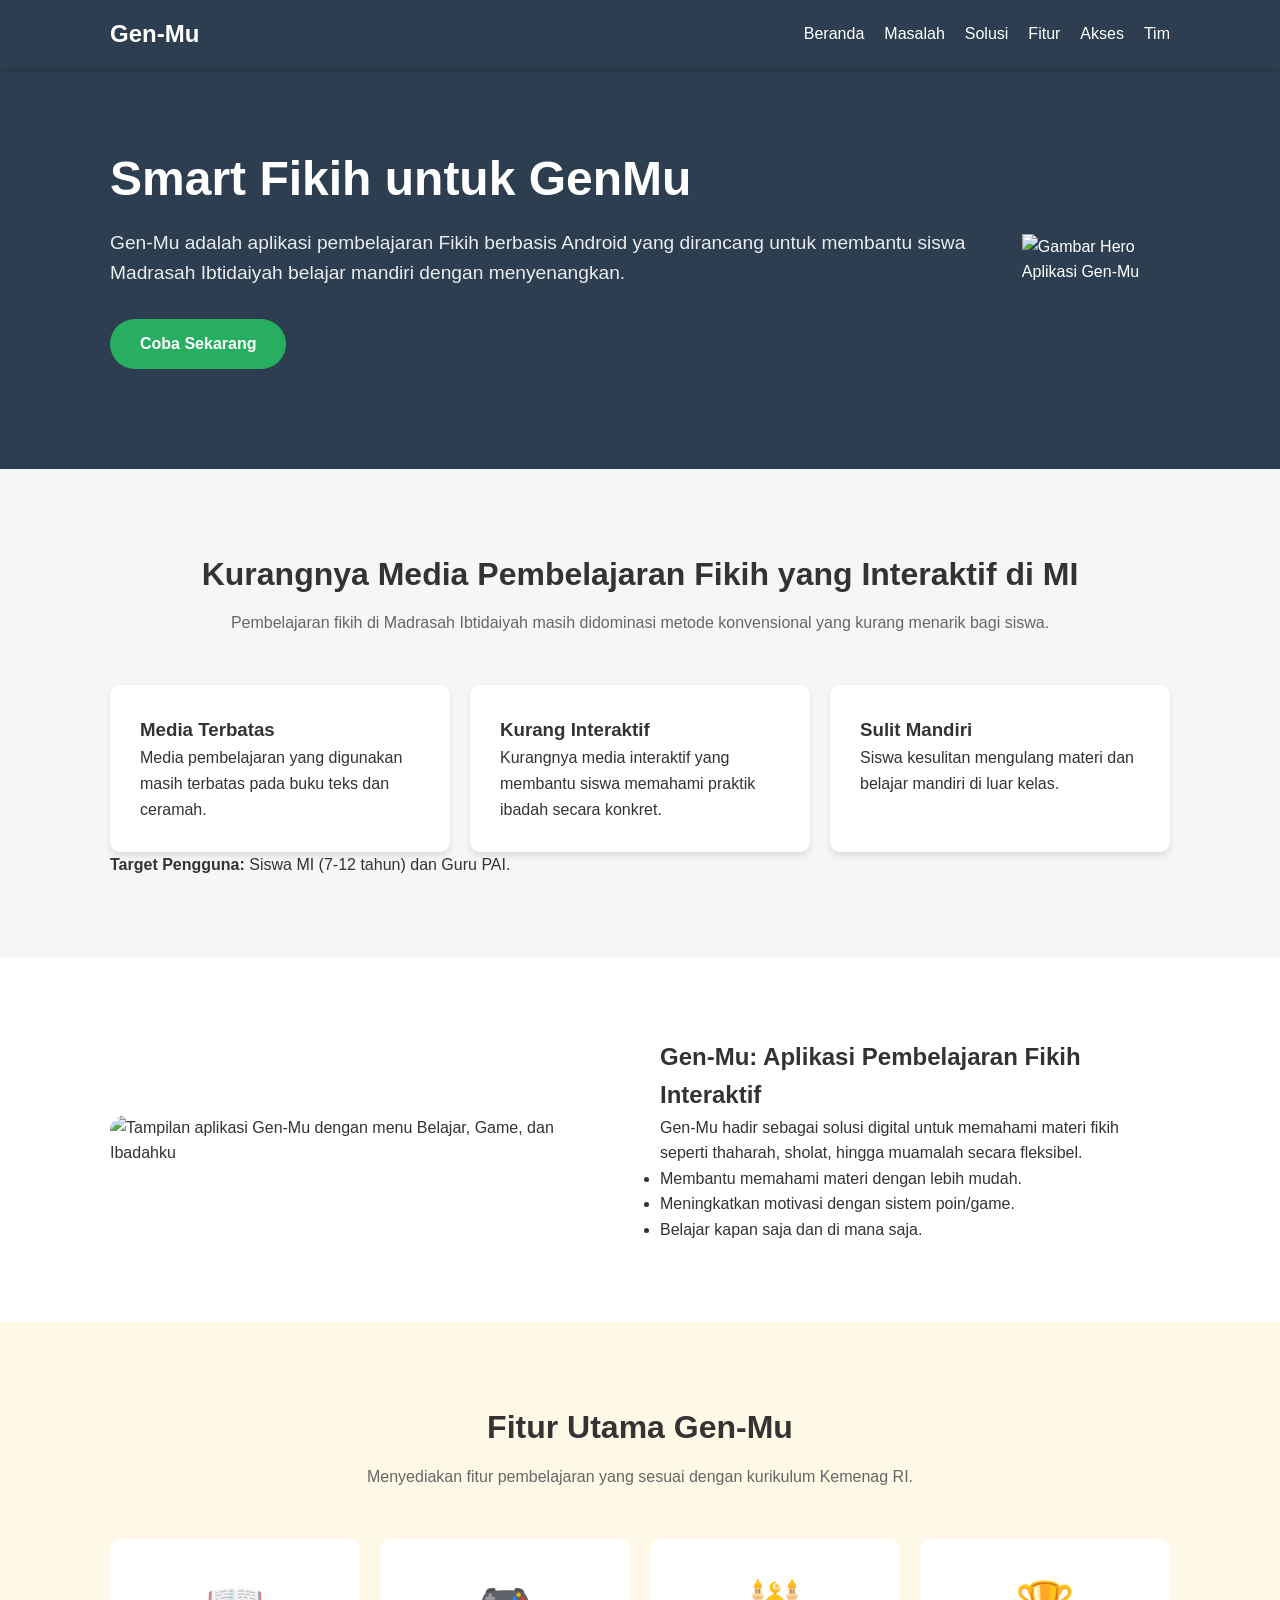
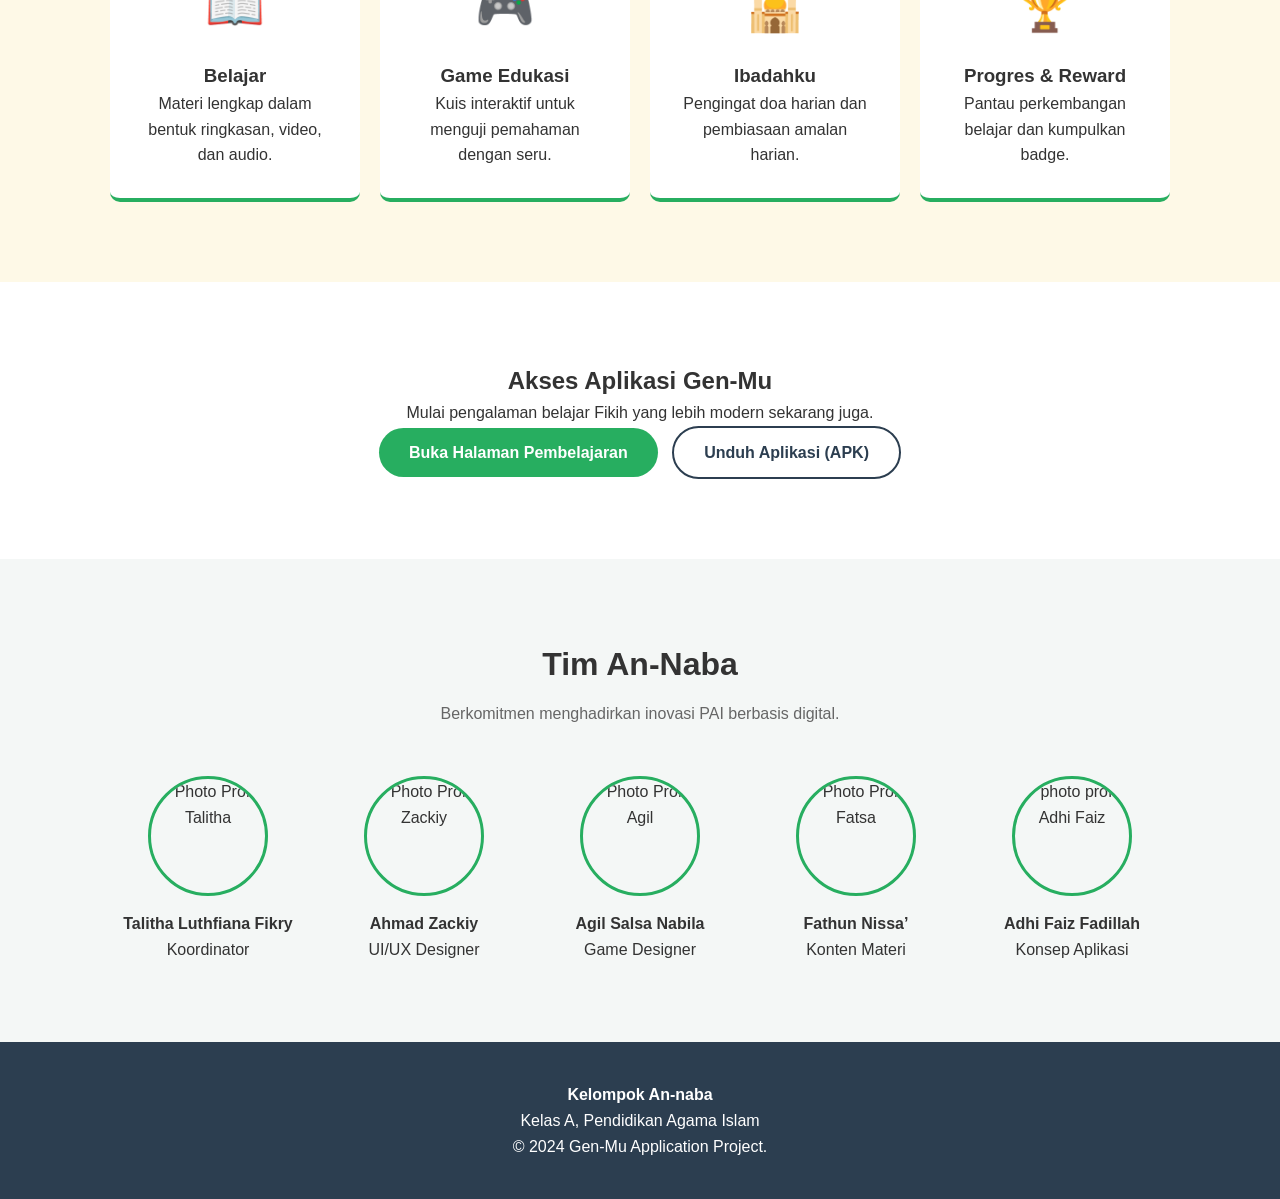
==== index.html @ 63c9a67b "Add files via upload" ====
<!DOCTYPE html>
<html lang="id">
<head>
    <meta charset="UTF-8">
    <meta name="viewport" content="width=device-width, initial-scale=1.0">
    <title>Gen-Mu - Smart Fikih untuk GenMu</title>
    <link rel="stylesheet" href="style.css">
</head>
<body>

    <nav class="navbar">
        <div class="container nav-container">
            <a href="#" class="logo">Gen-Mu</a>
            <button class="menu-toggle" id="mobile-menu">
                <span class="bar"></span>
                <span class="bar"></span>
                <span class="bar"></span>
            </button>
            <ul class="nav-links">
                <li><a href="#hero">Beranda</a></li>
                <li><a href="#masalah">Masalah</a></li>
                <li><a href="#solusi">Solusi</a></li>
                <li><a href="#fitur">Fitur</a></li>
                <li><a href="#akses">Akses</a></li>
                <li><a href="#tim">Tim</a></li>
            </ul>
        </div>
    </nav>

    <header id="hero" class="hero-section">
        <div class="container hero-container">
            <div class="hero-text">
                <h1>Smart Fikih untuk GenMu</h1>
                <p>Gen-Mu adalah aplikasi pembelajaran Fikih berbasis Android yang dirancang untuk membantu siswa Madrasah Ibtidaiyah belajar mandiri dengan menyenangkan.</p>
                <a href="#akses" class="btn-primary">Coba Sekarang</a>
            </div>
            <div class="hero-image">
                <img src="https://ibb.co.com/dJcSQQcn" alt="Gambar Hero Aplikasi Gen-Mu" class="img-responsive">
            </div>
        </div>
    </header>

    <section id="masalah" class="section-padding bg-light">
        <div class="container">
            <h2 class="section-title">Kurangnya Media Pembelajaran Fikih yang Interaktif di MI</h2>
            <p class="section-subtitle">Pembelajaran fikih di Madrasah Ibtidaiyah masih didominasi metode konvensional yang kurang menarik bagi siswa.</p>
            <div class="grid-3">
                <div class="card">
                    <h3>Media Terbatas</h3>
                    <p>Media pembelajaran yang digunakan masih terbatas pada buku teks dan ceramah.</p>
                </div>
                <div class="card">
                    <h3>Kurang Interaktif</h3>
                    <p>Kurangnya media interaktif yang membantu siswa memahami praktik ibadah secara konkret.</p>
                </div>
                <div class="card">
                    <h3>Sulit Mandiri</h3>
                    <p>Siswa kesulitan mengulang materi dan belajar mandiri di luar kelas.</p>
                </div>
            </div>
            <div class="target-user">
                <p><strong>Target Pengguna:</strong> Siswa MI (7-12 tahun) dan Guru PAI.</p>
            </div>
        </div>
    </section>

    <section id="solusi" class="section-padding">
        <div class="container grid-2">
            <div class="solusi-image">
                <img src="https://ibb.co.com/LX5YMZWj" alt="Tampilan aplikasi Gen-Mu dengan menu Belajar, Game, dan Ibadahku" class="img-responsive rounded">
            </div>
            <div class="solusi-text">
                <h2>Gen-Mu: Aplikasi Pembelajaran Fikih Interaktif</h2>
                <p>Gen-Mu hadir sebagai solusi digital untuk memahami materi fikih seperti thaharah, sholat, hingga muamalah secara fleksibel.</p>
                <ul class="list-check">
                    <li>Membantu memahami materi dengan lebih mudah.</li>
                    <li>Meningkatkan motivasi dengan sistem poin/game.</li>
                    <li>Belajar kapan saja dan di mana saja.</li>
                </ul>
            </div>
        </div>
    </section>

    <section id="fitur" class="section-padding bg-accent">
        <div class="container">
            <h2 class="section-title">Fitur Utama Gen-Mu</h2>
            <p class="section-subtitle">Menyediakan fitur pembelajaran yang sesuai dengan kurikulum Kemenag RI.</p>
            <div class="grid-4">
                <div class="feature-card">
                    <div class="icon">📖</div>
                    <h3>Belajar</h3>
                    <p>Materi lengkap dalam bentuk ringkasan, video, dan audio.</p>
                </div>
                <div class="feature-card">
                    <div class="icon">🎮</div>
                    <h3>Game Edukasi</h3>
                    <p>Kuis interaktif untuk menguji pemahaman dengan seru.</p>
                </div>
                <div class="feature-card">
                    <div class="icon">🕌</div>
                    <h3>Ibadahku</h3>
                    <p>Pengingat doa harian dan pembiasaan amalan harian.</p>
                </div>
                <div class="feature-card">
                    <div class="icon">🏆</div>
                    <h3>Progres & Reward</h3>
                    <p>Pantau perkembangan belajar dan kumpulkan badge.</p>
                </div>
            </div>
        </div>
    </section>

    <section id="akses" class="section-padding">
        <div class="container text-center">
            <div class="cta-box">
                <h2>Akses Aplikasi Gen-Mu</h2>
                <p>Mulai pengalaman belajar Fikih yang lebih modern sekarang juga.</p>
                <div class="btn-group">
                    <a href="belajar.html" class="btn-primary">Buka Halaman Pembelajaran</a>
                    <a href="#" class="btn-secondary">Unduh Aplikasi (APK)</a>
                </div>
            </div>
        </div>
    </section>

    <section id="tim" class="section-padding bg-light">
        <div class="container">
            <h2 class="section-title">Tim An-Naba</h2>
            <p class="section-subtitle">Berkomitmen menghadirkan inovasi PAI berbasis digital.</p>
            <div class="grid-5">
                <div class="team-card">
                    <img src="https://ibb.co.com/hR7f5gM5" alt="Photo Profil Talitha" class="team-img">
                    <h4>Talitha Luthfiana Fikry</h4>
                    <p>Koordinator</p>
                </div>
                <div class="team-card">
                    <img src="https://ibb.co.com/nq0bkFG7" alt="Photo Profil Zackiy" class="team-img">
                    <h4>Ahmad Zackiy</h4>
                    <p>UI/UX Designer</p>
                </div>
                <div class="team-card">
                    <img src="https://ibb.co.com/TB52mW1P" alt="Photo Profil Agil" class="team-img">
                    <h4>Agil Salsa Nabila</h4>
                    <p>Game Designer</p>
                </div>
                <div class="team-card">
                    <img src="https://ibb.co.com/DPBPsTBG" alt="Photo Profil Fatsa" class="team-img">
                    <h4>Fathun Nissa’</h4>
                    <p>Konten Materi</p>
                </div>
                <div class="team-card">
                    <img src="https://ibb.co.com/j9TnJdvQ" alt="photo profil Adhi Faiz" class="team-img">
                    <h4>Adhi Faiz Fadillah</h4>
                    <p>Konsep Aplikasi</p>
                </div>
            </div>
        </div>
    </section>

    <footer class="footer">
        <div class="container">
            <p><strong>Kelompok An-naba</strong></p>
            <p>Kelas A, Pendidikan Agama Islam</p>
            <p>&copy; 2024 Gen-Mu Application Project.</p>
        </div>
    </footer>

    <script src="script.js"></script>
</body>
</html>
---- style.css ----
/* PENGATURAN WARNA (Ganti di sini agar berubah semua) */
:root {
    --warna-utama: #2c3e50;       /* Biru Gelap Profesional */
    --warna-sekunder: #ffffff;    /* Putih */
    --warna-aksen: #27ae60;       /* Hijau untuk aksen */
    --warna-bg-light: #f4f7f6;    /* Abu-abu sangat muda */
    --warna-bg-card: #fef9e7;     /* Kuning sangat muda untuk kartu */
    --warna-teks-utama: #ffffff;
    --warna-teks-gelap: #333333;
    --warna-teks-abu: #666666;
    --shadow: 0 4px 6px rgba(0,0,0,0.1);
}

/* DASAR */
* {
    box-sizing: border-box;
    margin: 0;
    padding: 0;
}

body {
    font-family: 'Segoe UI', Tahoma, Geneva, Verdana, sans-serif;
    line-height: 1.6;
    color: var(--warna-teks-gelap);
    scroll-behavior: smooth;
}

.container {
    max-width: 1100px;
    margin: auto;
    padding: 0 20px;
}

.text-center { text-align: center; }
.bg-light { background-color: var(--warna-bg-light); }
.bg-accent { background-color: var(--warna-bg-card); }
.section-padding { padding: 80px 0; }

img { max-width: 100%; height: auto; display: block; }
.img-responsive { width: 100%; object-fit: cover; }
.rounded { border-radius: 15px; }

/* NAVBAR */
.navbar {
    background: var(--warna-utama);
    color: white;
    padding: 15px 0;
    position: fixed;
    width: 100%;
    top: 0;
    z-index: 1000;
    box-shadow: var(--shadow);
}

.nav-container {
    display: flex;
    justify-content: space-between;
    align-items: center;
}

.logo {
    font-size: 1.5rem;
    font-weight: bold;
    text-decoration: none;
    color: white;
}

.nav-links {
    display: flex;
    list-style: none;
}

.nav-links a {
    color: white;
    text-decoration: none;
    margin-left: 20px;
    font-weight: 500;
    transition: 0.3s;
}

.nav-links a:hover { color: var(--warna-aksen); }

.menu-toggle { display: none; cursor: pointer; background: none; border: none; }
.bar { display: block; width: 25px; height: 3px; background: white; margin: 5px 0; transition: 0.4s; }

/* HERO */
.hero-section {
    padding: 150px 0 100px;
    background: var(--warna-utama);
    color: white;
}

.hero-container {
    display: flex;
    align-items: center;
    gap: 40px;
}

.hero-text h1 { font-size: 3rem; margin-bottom: 20px; line-height: 1.2; }
.hero-text p { font-size: 1.2rem; margin-bottom: 30px; opacity: 0.9; }

/* TOMBOL */
.btn-primary, .btn-secondary {
    display: inline-block;
    padding: 12px 30px;
    border-radius: 30px;
    text-decoration: none;
    font-weight: bold;
    transition: 0.3s;
    cursor: pointer;
}

.btn-primary { background: var(--warna-aksen); color: white; border: none; }
.btn-primary:hover { transform: translateY(-3px); box-shadow: var(--shadow); }

.btn-secondary { background: white; color: var(--warna-utama); border: 2px solid var(--warna-utama); margin-left: 10px; }

/* GRID & CARDS */
.section-title { text-align: center; font-size: 2rem; margin-bottom: 10px; }
.section-subtitle { text-align: center; color: var(--warna-teks-abu); margin-bottom: 50px; }

.grid-3 { display: grid; grid-template-columns: repeat(auto-fit, minmax(280px, 1fr)); gap: 20px; }
.grid-2 { display: grid; grid-template-columns: 1fr 1fr; gap: 40px; align-items: center; }
.grid-4 { display: grid; grid-template-columns: repeat(auto-fit, minmax(200px, 1fr)); gap: 20px; }

.card {
    background: white;
    padding: 30px;
    border-radius: 10px;
    box-shadow: var(--shadow);
    transition: 0.3s;
}

.feature-card {
    background: white;
    padding: 30px;
    border-radius: 10px;
    text-align: center;
    border-bottom: 4px solid var(--warna-aksen);
}

.feature-card .icon { font-size: 3rem; margin-bottom: 15px; }

/* TIM */
.grid-5 { display: grid; grid-template-columns: repeat(auto-fit, minmax(180px, 1fr)); gap: 20px; text-align: center; }
.team-card img {
    width: 120px;
    height: 120px;
    border-radius: 50%;
    margin: 0 auto 15px;
    border: 3px solid var(--warna-aksen);
    object-fit: cover;
}

/* FOOTER */
.footer {
    background: var(--warna-utama);
    color: white;
    padding: 40px 0;
    text-align: center;
}

/* RESPONSIVE MOBILE */
@media (max-width: 768px) {
    .nav-links {
        display: none; /* Disembunyikan untuk mobile (diatur JS) */
        flex-direction: column;
        position: absolute;
        top: 60px;
        left: 0;
        width: 100%;
        background: var(--warna-utama);
        padding: 20px;
    }

    .nav-links.active { display: flex; }
    .nav-links a { margin: 10px 0; }
    .menu-toggle { display: block; }

    .hero-container, .grid-2 { flex-direction: column; text-align: center; }
    .hero-text h1 { font-size: 2.2rem; }
    .btn-secondary { margin: 10px 0 0 0; }
}
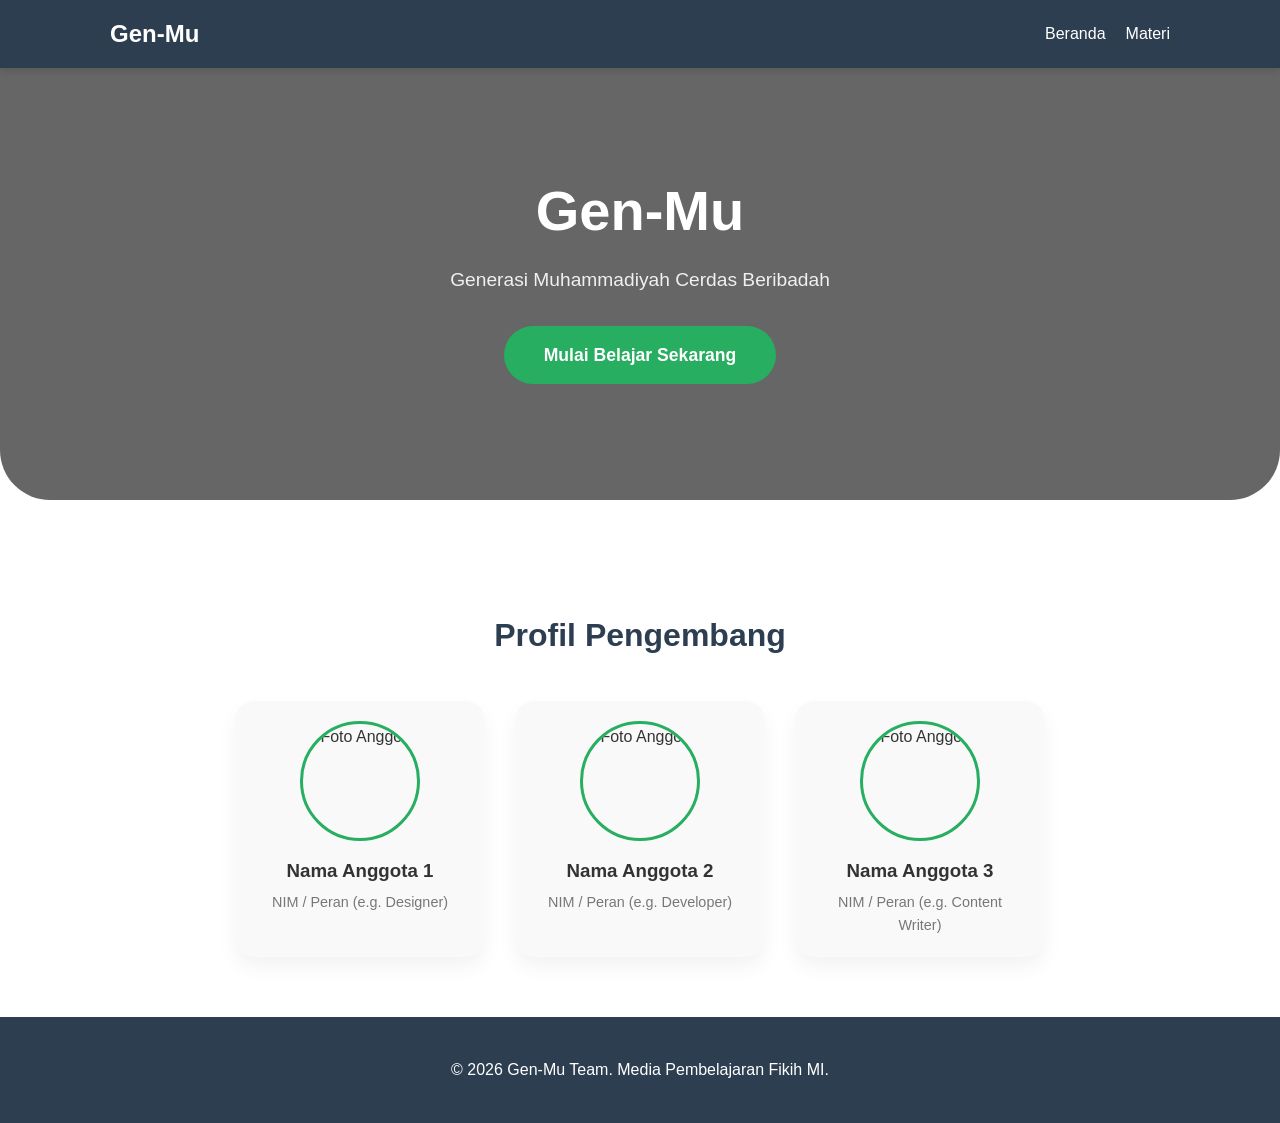
==== commit e542129e: "Update index.html" ====
--- a/index.html
+++ b/index.html
@@ -3,168 +3,137 @@
 <head>
     <meta charset="UTF-8">
     <meta name="viewport" content="width=device-width, initial-scale=1.0">
-    <title>Gen-Mu - Smart Fikih untuk GenMu</title>
+    <title>Gen-Mu - Media Pembelajaran Fikih</title>
     <link rel="stylesheet" href="style.css">
+    <style>
+        /* Hero Section (Gambar Utama) */
+        .hero-section {
+            background: linear-gradient(rgba(0,0,0,0.6), rgba(0,0,0,0.6)), 
+                        url('https://images.unsplash.com/photo-1577891729319-6637ca3c12a8?q=80&w=2070'); /* Ganti dengan URL gambar utama Anda */
+            background-size: cover;
+            background-position: center;
+            height: 500px;
+            display: flex;
+            align-items: center;
+            justify-content: center;
+            text-align: center;
+            color: white;
+            border-radius: 0 0 50px 50px;
+            margin-bottom: 50px;
+        }
+
+        .hero-content h1 { font-size: 3.5rem; margin-bottom: 10px; }
+        .hero-content p { font-size: 1.2rem; opacity: 0.9; }
+
+        /* Profil Kelompok Section */
+        .team-section {
+            padding: 60px 20px;
+            text-align: center;
+            background: white;
+        }
+
+        .team-title {
+            margin-bottom: 40px;
+            font-size: 2rem;
+            color: var(--warna-utama);
+        }
+
+        .team-grid {
+            display: flex;
+            justify-content: center;
+            gap: 30px;
+            flex-wrap: wrap;
+            max-width: 1200px;
+            margin: 0 auto;
+        }
+
+        .team-card {
+            background: #f9f9f9;
+            padding: 20px;
+            border-radius: 20px;
+            width: 250px;
+            box-shadow: 0 10px 20px rgba(0,0,0,0.05);
+            transition: 0.3s;
+        }
+
+        .team-card:hover { transform: translateY(-10px); }
+
+        .profile-img {
+            width: 150px;
+            height: 150px;
+            border-radius: 50%;
+            object-fit: cover;
+            margin-bottom: 15px;
+            border: 5px solid var(--warna-aksen);
+        }
+
+        .team-card h3 { margin: 10px 0 5px; color: #333; }
+        .team-card p { color: #777; font-size: 0.9rem; }
+
+        .btn-start {
+            display: inline-block;
+            margin-top: 30px;
+            padding: 15px 40px;
+            background: var(--warna-aksen);
+            color: white;
+            text-decoration: none;
+            border-radius: 50px;
+            font-weight: bold;
+            font-size: 1.1rem;
+            transition: 0.3s;
+        }
+
+        .btn-start:hover { background: #219150; box-shadow: 0 5px 15px rgba(39, 174, 96, 0.4); }
+    </style>
 </head>
 <body>
 
     <nav class="navbar">
         <div class="container nav-container">
-            <a href="#" class="logo">Gen-Mu</a>
-            <button class="menu-toggle" id="mobile-menu">
-                <span class="bar"></span>
-                <span class="bar"></span>
-                <span class="bar"></span>
-            </button>
+            <a href="index.html" class="logo">Gen-Mu</a>
             <ul class="nav-links">
-                <li><a href="#hero">Beranda</a></li>
-                <li><a href="#masalah">Masalah</a></li>
-                <li><a href="#solusi">Solusi</a></li>
-                <li><a href="#fitur">Fitur</a></li>
-                <li><a href="#akses">Akses</a></li>
-                <li><a href="#tim">Tim</a></li>
+                <li><a href="index.html">Beranda</a></li>
+                <li><a href="belajar.html">Materi</a></li>
             </ul>
         </div>
     </nav>
 
-    <header id="hero" class="hero-section">
-        <div class="container hero-container">
-            <div class="hero-text">
-                <h1>Smart Fikih untuk GenMu</h1>
-                <p>Gen-Mu adalah aplikasi pembelajaran Fikih berbasis Android yang dirancang untuk membantu siswa Madrasah Ibtidaiyah belajar mandiri dengan menyenangkan.</p>
-                <a href="#akses" class="btn-primary">Coba Sekarang</a>
-            </div>
-            <div class="hero-image">
-                <img src="https://ibb.co.com/dJcSQQcn" alt="Gambar Hero Aplikasi Gen-Mu" class="img-responsive">
-            </div>
+    <header class="hero-section">
+        <div class="hero-content">
+            <h1>Gen-Mu</h1>
+            <p>Generasi Muhammadiyah Cerdas Beribadah</p>
+            <a href="belajar.html" class="btn-start">Mulai Belajar Sekarang</a>
         </div>
     </header>
 
-    <section id="masalah" class="section-padding bg-light">
-        <div class="container">
-            <h2 class="section-title">Kurangnya Media Pembelajaran Fikih yang Interaktif di MI</h2>
-            <p class="section-subtitle">Pembelajaran fikih di Madrasah Ibtidaiyah masih didominasi metode konvensional yang kurang menarik bagi siswa.</p>
-            <div class="grid-3">
-                <div class="card">
-                    <h3>Media Terbatas</h3>
-                    <p>Media pembelajaran yang digunakan masih terbatas pada buku teks dan ceramah.</p>
-                </div>
-                <div class="card">
-                    <h3>Kurang Interaktif</h3>
-                    <p>Kurangnya media interaktif yang membantu siswa memahami praktik ibadah secara konkret.</p>
-                </div>
-                <div class="card">
-                    <h3>Sulit Mandiri</h3>
-                    <p>Siswa kesulitan mengulang materi dan belajar mandiri di luar kelas.</p>
-                </div>
+    <section class="team-section">
+        <h2 class="team-title">Profil Pengembang</h2>
+        <div class="team-grid">
+            
+            <div class="team-card">
+                <img src="https://via.placeholder.com/150" alt="Foto Anggota" class="profile-img">
+                <h3>Nama Anggota 1</h3>
+                <p>NIM / Peran (e.g. Designer)</p>
             </div>
-            <div class="target-user">
-                <p><strong>Target Pengguna:</strong> Siswa MI (7-12 tahun) dan Guru PAI.</p>
+
+            <div class="team-card">
+                <img src="https://via.placeholder.com/150" alt="Foto Anggota" class="profile-img">
+                <h3>Nama Anggota 2</h3>
+                <p>NIM / Peran (e.g. Developer)</p>
             </div>
+
+            <div class="team-card">
+                <img src="https://via.placeholder.com/150" alt="Foto Anggota" class="profile-img">
+                <h3>Nama Anggota 3</h3>
+                <p>NIM / Peran (e.g. Content Writer)</p>
+            </div>
+
         </div>
     </section>
 
-    <section id="solusi" class="section-padding">
-        <div class="container grid-2">
-            <div class="solusi-image">
-                <img src="https://ibb.co.com/LX5YMZWj" alt="Tampilan aplikasi Gen-Mu dengan menu Belajar, Game, dan Ibadahku" class="img-responsive rounded">
-            </div>
-            <div class="solusi-text">
-                <h2>Gen-Mu: Aplikasi Pembelajaran Fikih Interaktif</h2>
-                <p>Gen-Mu hadir sebagai solusi digital untuk memahami materi fikih seperti thaharah, sholat, hingga muamalah secara fleksibel.</p>
-                <ul class="list-check">
-                    <li>Membantu memahami materi dengan lebih mudah.</li>
-                    <li>Meningkatkan motivasi dengan sistem poin/game.</li>
-                    <li>Belajar kapan saja dan di mana saja.</li>
-                </ul>
-            </div>
-        </div>
-    </section>
-
-    <section id="fitur" class="section-padding bg-accent">
-        <div class="container">
-            <h2 class="section-title">Fitur Utama Gen-Mu</h2>
-            <p class="section-subtitle">Menyediakan fitur pembelajaran yang sesuai dengan kurikulum Kemenag RI.</p>
-            <div class="grid-4">
-                <div class="feature-card">
-                    <div class="icon">📖</div>
-                    <h3>Belajar</h3>
-                    <p>Materi lengkap dalam bentuk ringkasan, video, dan audio.</p>
-                </div>
-                <div class="feature-card">
-                    <div class="icon">🎮</div>
-                    <h3>Game Edukasi</h3>
-                    <p>Kuis interaktif untuk menguji pemahaman dengan seru.</p>
-                </div>
-                <div class="feature-card">
-                    <div class="icon">🕌</div>
-                    <h3>Ibadahku</h3>
-                    <p>Pengingat doa harian dan pembiasaan amalan harian.</p>
-                </div>
-                <div class="feature-card">
-                    <div class="icon">🏆</div>
-                    <h3>Progres & Reward</h3>
-                    <p>Pantau perkembangan belajar dan kumpulkan badge.</p>
-                </div>
-            </div>
-        </div>
-    </section>
-
-    <section id="akses" class="section-padding">
-        <div class="container text-center">
-            <div class="cta-box">
-                <h2>Akses Aplikasi Gen-Mu</h2>
-                <p>Mulai pengalaman belajar Fikih yang lebih modern sekarang juga.</p>
-                <div class="btn-group">
-                    <a href="belajar.html" class="btn-primary">Buka Halaman Pembelajaran</a>
-                    <a href="#" class="btn-secondary">Unduh Aplikasi (APK)</a>
-                </div>
-            </div>
-        </div>
-    </section>
-
-    <section id="tim" class="section-padding bg-light">
-        <div class="container">
-            <h2 class="section-title">Tim An-Naba</h2>
-            <p class="section-subtitle">Berkomitmen menghadirkan inovasi PAI berbasis digital.</p>
-            <div class="grid-5">
-                <div class="team-card">
-                    <img src="https://ibb.co.com/hR7f5gM5" alt="Photo Profil Talitha" class="team-img">
-                    <h4>Talitha Luthfiana Fikry</h4>
-                    <p>Koordinator</p>
-                </div>
-                <div class="team-card">
-                    <img src="https://ibb.co.com/nq0bkFG7" alt="Photo Profil Zackiy" class="team-img">
-                    <h4>Ahmad Zackiy</h4>
-                    <p>UI/UX Designer</p>
-                </div>
-                <div class="team-card">
-                    <img src="https://ibb.co.com/TB52mW1P" alt="Photo Profil Agil" class="team-img">
-                    <h4>Agil Salsa Nabila</h4>
-                    <p>Game Designer</p>
-                </div>
-                <div class="team-card">
-                    <img src="https://ibb.co.com/DPBPsTBG" alt="Photo Profil Fatsa" class="team-img">
-                    <h4>Fathun Nissa’</h4>
-                    <p>Konten Materi</p>
-                </div>
-                <div class="team-card">
-                    <img src="https://ibb.co.com/j9TnJdvQ" alt="photo profil Adhi Faiz" class="team-img">
-                    <h4>Adhi Faiz Fadillah</h4>
-                    <p>Konsep Aplikasi</p>
-                </div>
-            </div>
-        </div>
-    </section>
-
-    <footer class="footer">
-        <div class="container">
-            <p><strong>Kelompok An-naba</strong></p>
-            <p>Kelas A, Pendidikan Agama Islam</p>
-            <p>&copy; 2024 Gen-Mu Application Project.</p>
-        </div>
+    <footer style="text-align: center; padding: 40px; background: #2c3e50; color: white;">
+        <p>&copy; 2026 Gen-Mu Team. Media Pembelajaran Fikih MI.</p>
     </footer>
 
-    <script src="script.js"></script>
 </body>
-</html>+</html>
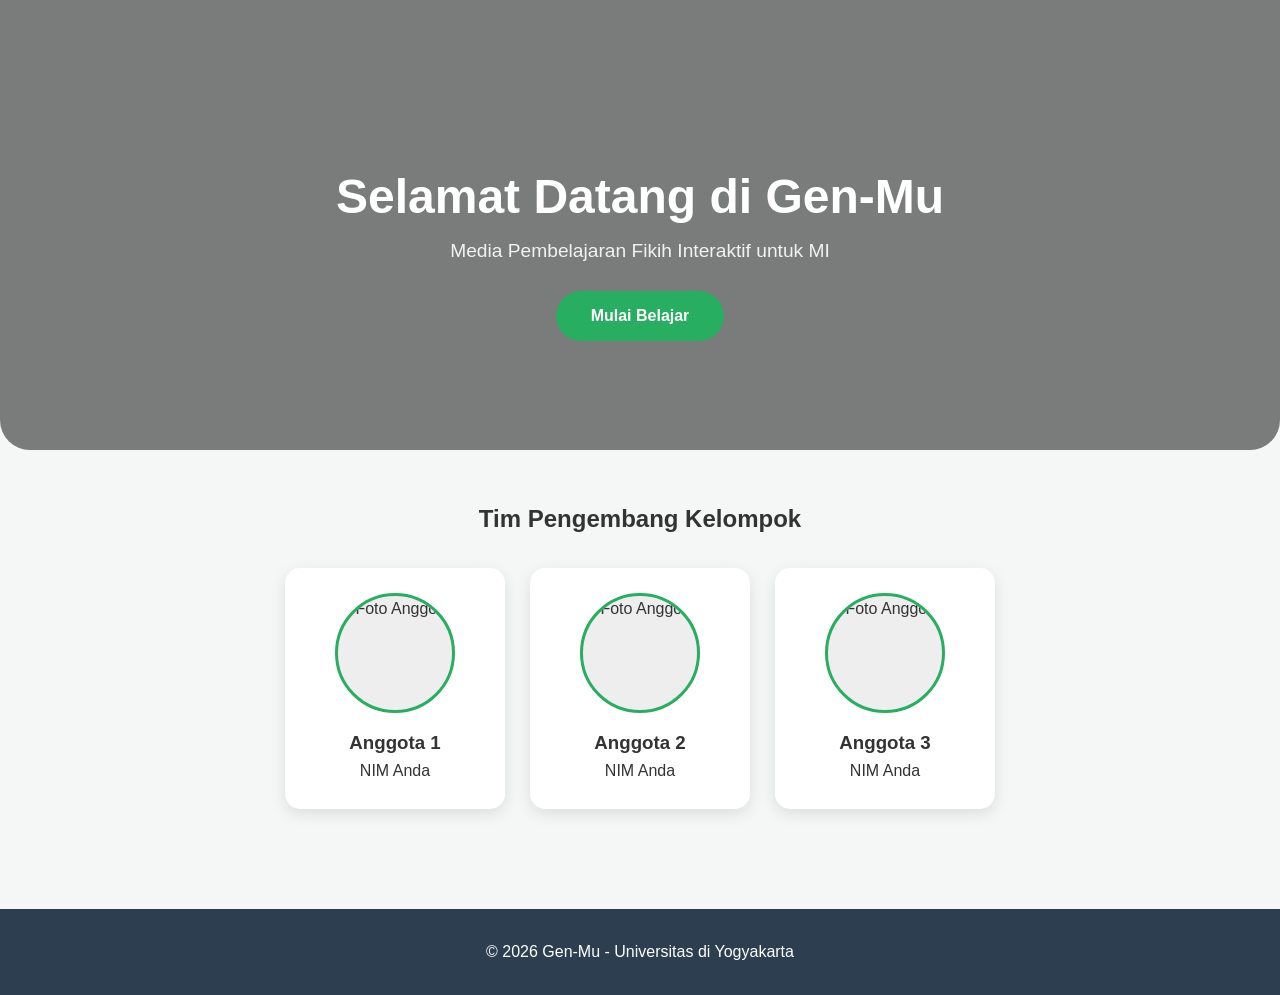
==== commit e87e7073: "Update index.html" ====
--- a/index.html
+++ b/index.html
@@ -6,134 +6,113 @@
     <title>Gen-Mu - Media Pembelajaran Fikih</title>
     <link rel="stylesheet" href="style.css">
     <style>
+        :root {
+            --warna-utama: #2c3e50;
+            --warna-aksen: #27ae60;
+        }
+
+        body { font-family: 'Segoe UI', Tahoma, sans-serif; margin: 0; background-color: #f4f7f6; }
+
         /* Hero Section (Gambar Utama) */
         .hero-section {
-            background: linear-gradient(rgba(0,0,0,0.6), rgba(0,0,0,0.6)), 
-                        url('https://images.unsplash.com/photo-1577891729319-6637ca3c12a8?q=80&w=2070'); /* Ganti dengan URL gambar utama Anda */
+            background: linear-gradient(rgba(0,0,0,0.5), rgba(0,0,0,0.5)), 
+                        url('https://i.ibb.co.com/ZzC9mpJC/10.png'); /* Menggunakan gambar penutup bab 4 sebagai hero */
             background-size: cover;
             background-position: center;
-            height: 500px;
+            height: 450px;
             display: flex;
             align-items: center;
             justify-content: center;
             text-align: center;
             color: white;
-            border-radius: 0 0 50px 50px;
-            margin-bottom: 50px;
+            border-radius: 0 0 30px 30px;
         }
 
-        .hero-content h1 { font-size: 3.5rem; margin-bottom: 10px; }
+        .hero-content h1 { font-size: 3rem; margin: 0; }
         .hero-content p { font-size: 1.2rem; opacity: 0.9; }
 
-        /* Profil Kelompok Section */
-        .team-section {
-            padding: 60px 20px;
-            text-align: center;
-            background: white;
-        }
-
-        .team-title {
-            margin-bottom: 40px;
-            font-size: 2rem;
-            color: var(--warna-utama);
-        }
-
+        /* Team Section */
+        .team-section { padding: 50px 20px; text-align: center; }
         .team-grid {
             display: flex;
             justify-content: center;
-            gap: 30px;
+            gap: 25px;
             flex-wrap: wrap;
-            max-width: 1200px;
-            margin: 0 auto;
+            margin-top: 30px;
         }
 
         .team-card {
-            background: #f9f9f9;
-            padding: 20px;
-            border-radius: 20px;
-            width: 250px;
-            box-shadow: 0 10px 20px rgba(0,0,0,0.05);
+            background: white;
+            padding: 25px;
+            border-radius: 15px;
+            width: 220px;
+            box-shadow: 0 5px 15px rgba(0,0,0,0.1);
+        }
+
+        /* Profile Image Styling */
+        .profile-img {
+            width: 130px;
+            height: 130px;
+            border-radius: 50%;
+            object-fit: cover;
+            border: 4px solid var(--warna-aksen);
+            margin-bottom: 15px;
+            background-color: #eee; /* Placeholder warna jika gambar belum ada */
+        }
+
+        .btn-start {
+            display: inline-block;
+            margin-top: 25px;
+            padding: 12px 35px;
+            background: var(--warna-aksen);
+            color: white;
+            text-decoration: none;
+            border-radius: 30px;
+            font-weight: bold;
             transition: 0.3s;
         }
 
-        .team-card:hover { transform: translateY(-10px); }
-
-        .profile-img {
-            width: 150px;
-            height: 150px;
-            border-radius: 50%;
-            object-fit: cover;
-            margin-bottom: 15px;
-            border: 5px solid var(--warna-aksen);
-        }
-
-        .team-card h3 { margin: 10px 0 5px; color: #333; }
-        .team-card p { color: #777; font-size: 0.9rem; }
-
-        .btn-start {
-            display: inline-block;
-            margin-top: 30px;
-            padding: 15px 40px;
-            background: var(--warna-aksen);
-            color: white;
-            text-decoration: none;
-            border-radius: 50px;
-            font-weight: bold;
-            font-size: 1.1rem;
-            transition: 0.3s;
-        }
-
-        .btn-start:hover { background: #219150; box-shadow: 0 5px 15px rgba(39, 174, 96, 0.4); }
+        .btn-start:hover { transform: scale(1.05); background: #219150; }
     </style>
 </head>
 <body>
 
-    <nav class="navbar">
-        <div class="container nav-container">
-            <a href="index.html" class="logo">Gen-Mu</a>
-            <ul class="nav-links">
-                <li><a href="index.html">Beranda</a></li>
-                <li><a href="belajar.html">Materi</a></li>
-            </ul>
-        </div>
-    </nav>
-
     <header class="hero-section">
         <div class="hero-content">
-            <h1>Gen-Mu</h1>
-            <p>Generasi Muhammadiyah Cerdas Beribadah</p>
-            <a href="belajar.html" class="btn-start">Mulai Belajar Sekarang</a>
+            <h1>Selamat Datang di Gen-Mu</h1>
+            <p>Media Pembelajaran Fikih Interaktif untuk MI</p>
+            <a href="belajar.html" class="btn-start">Mulai Belajar</a>
         </div>
     </header>
 
     <section class="team-section">
-        <h2 class="team-title">Profil Pengembang</h2>
+        <h2>Tim Pengembang Kelompok</h2>
         <div class="team-grid">
             
             <div class="team-card">
-                <img src="https://via.placeholder.com/150" alt="Foto Anggota" class="profile-img">
-                <h3>Nama Anggota 1</h3>
-                <p>NIM / Peran (e.g. Designer)</p>
+                <img src="https://i.ibb.co.com/mr6DtVqV/macam-macam-shalat-6.png" alt="Foto Anggota" class="profile-img">
+                <h3>Anggota 1</h3>
+                <p>NIM Anda</p>
             </div>
 
             <div class="team-card">
-                <img src="https://via.placeholder.com/150" alt="Foto Anggota" class="profile-img">
-                <h3>Nama Anggota 2</h3>
-                <p>NIM / Peran (e.g. Developer)</p>
+                <img src="https://i.ibb.co.com/mr6DtVqV/macam-macam-shalat-6.png" alt="Foto Anggota" class="profile-img">
+                <h3>Anggota 2</h3>
+                <p>NIM Anda</p>
             </div>
 
             <div class="team-card">
-                <img src="https://via.placeholder.com/150" alt="Foto Anggota" class="profile-img">
-                <h3>Nama Anggota 3</h3>
-                <p>NIM / Peran (e.g. Content Writer)</p>
+                <img src="https://i.ibb.co.com/mr6DtVqV/macam-macam-shalat-6.png" alt="Foto Anggota" class="profile-img">
+                <h3>Anggota 3</h3>
+                <p>NIM Anda</p>
             </div>
 
         </div>
     </section>
 
-    <footer style="text-align: center; padding: 40px; background: #2c3e50; color: white;">
-        <p>&copy; 2026 Gen-Mu Team. Media Pembelajaran Fikih MI.</p>
-    </footer>
+    <footer style="text-align: center; padding: 30px; background: #2c3e50; color: white; margin-top: 50px;">
+        <p>&copy; 2026 Gen-Mu - Universitas di Yogyakarta</p>
+    </section>
 
 </body>
 </html>
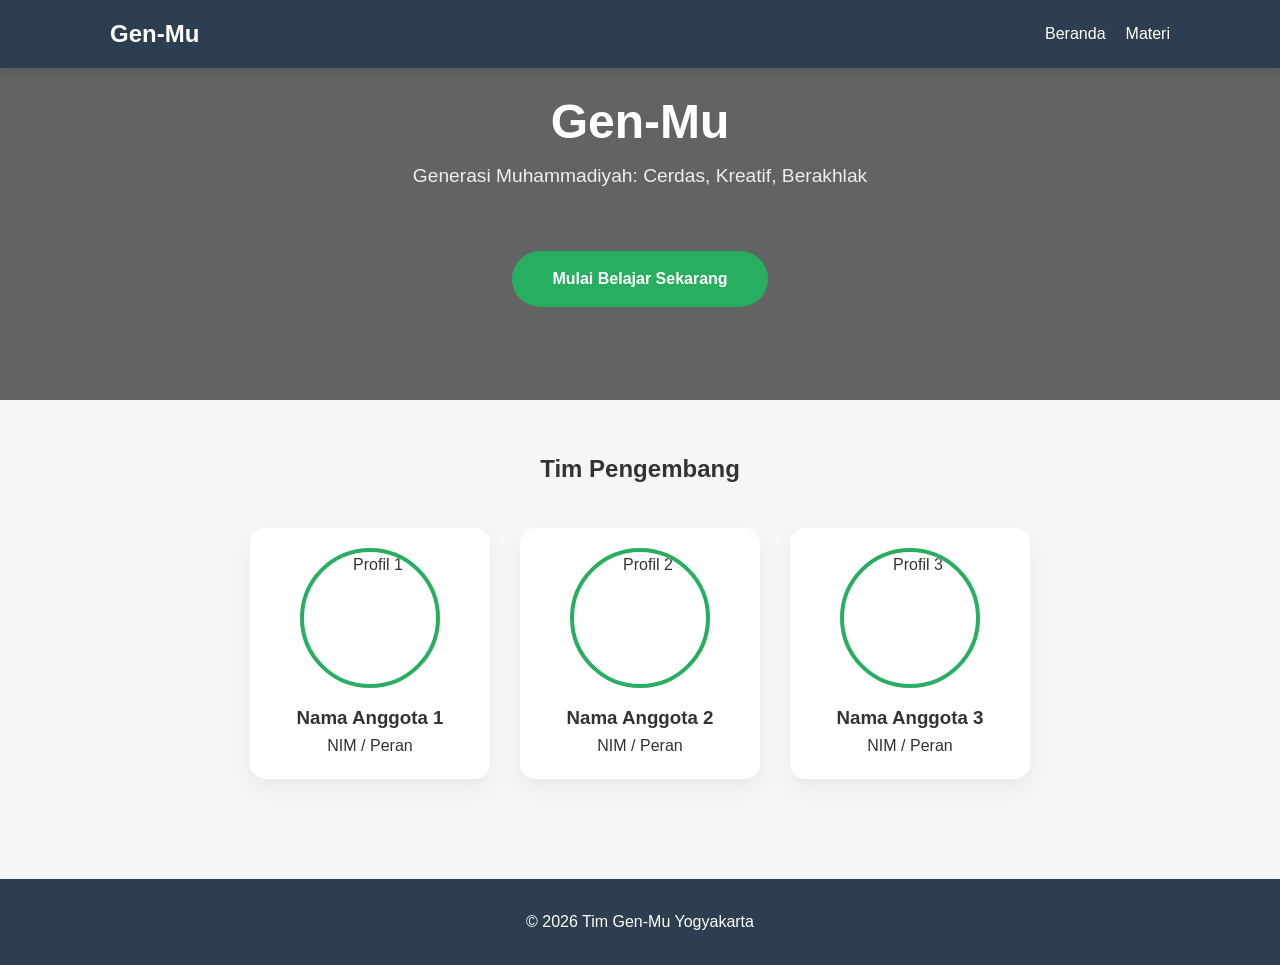
==== commit c67ba9c7: "Update index.html" ====
--- a/index.html
+++ b/index.html
@@ -6,113 +6,144 @@
     <title>Gen-Mu - Media Pembelajaran Fikih</title>
     <link rel="stylesheet" href="style.css">
     <style>
+        /* Mengatur variabel warna agar konsisten */
         :root {
-            --warna-utama: #2c3e50;
-            --warna-aksen: #27ae60;
+            --primary: #2c3e50;
+            --accent: #27ae60;
+            --bg-light: #f4f7f6;
         }
 
-        body { font-family: 'Segoe UI', Tahoma, sans-serif; margin: 0; background-color: #f4f7f6; }
+        body { font-family: 'Segoe UI', sans-serif; margin: 0; background: var(--bg-light); }
 
-        /* Hero Section (Gambar Utama) */
-        .hero-section {
-            background: linear-gradient(rgba(0,0,0,0.5), rgba(0,0,0,0.5)), 
-                        url('https://i.ibb.co.com/ZzC9mpJC/10.png'); /* Menggunakan gambar penutup bab 4 sebagai hero */
+        /* TAMPILAN BERANDA UTAMA (HERO) */
+        .hero-banner {
+            background: linear-gradient(rgba(0,0,0,0.6), rgba(0,0,0,0.6)), 
+                        url('https://i.ibb.co.com/ZzC9mpJC/10.png'); /* Link langsung gambar utama */
             background-size: cover;
             background-position: center;
-            height: 450px;
+            height: 400px;
             display: flex;
             align-items: center;
             justify-content: center;
             text-align: center;
             color: white;
-            border-radius: 0 0 30px 30px;
         }
 
-        .hero-content h1 { font-size: 3rem; margin: 0; }
-        .hero-content p { font-size: 1.2rem; opacity: 0.9; }
+        .hero-text h1 { font-size: 3rem; margin: 0; }
+        .hero-text p { font-size: 1.2rem; opacity: 0.9; margin-top: 10px; }
 
-        /* Team Section */
-        .team-section { padding: 50px 20px; text-align: center; }
+        /* TAMPILAN PROFIL KELOMPOK */
+        .team-container {
+            padding: 50px 20px;
+            max-width: 1100px;
+            margin: 0 auto;
+            text-align: center;
+        }
+
         .team-grid {
             display: flex;
             justify-content: center;
-            gap: 25px;
+            gap: 30px;
             flex-wrap: wrap;
-            margin-top: 30px;
+            margin-top: 40px;
         }
 
-        .team-card {
+        .member-card {
             background: white;
-            padding: 25px;
+            width: 240px;
+            padding: 20px;
             border-radius: 15px;
-            width: 220px;
-            box-shadow: 0 5px 15px rgba(0,0,0,0.1);
+            box-shadow: 0 10px 20px rgba(0,0,0,0.05);
+            transition: 0.3s;
         }
 
-        /* Profile Image Styling */
-        .profile-img {
-            width: 130px;
-            height: 130px;
+        .member-card:hover { transform: translateY(-10px); }
+
+        /* Styling Gambar Profil agar Bulat */
+        .photo-frame {
+            width: 140px;
+            height: 140px;
             border-radius: 50%;
-            object-fit: cover;
-            border: 4px solid var(--warna-aksen);
-            margin-bottom: 15px;
-            background-color: #eee; /* Placeholder warna jika gambar belum ada */
+            margin: 0 auto 15px;
+            overflow: hidden;
+            border: 4px solid var(--accent);
         }
 
-        .btn-start {
+        .photo-frame img {
+            width: 100%;
+            height: 100%;
+            object-fit: cover;
+        }
+
+        .btn-belajar {
             display: inline-block;
-            margin-top: 25px;
-            padding: 12px 35px;
-            background: var(--warna-aksen);
+            margin-top: 30px;
+            padding: 15px 40px;
+            background: var(--accent);
             color: white;
             text-decoration: none;
-            border-radius: 30px;
+            border-radius: 50px;
             font-weight: bold;
             transition: 0.3s;
         }
 
-        .btn-start:hover { transform: scale(1.05); background: #219150; }
+        .btn-belajar:hover { background: #219150; box-shadow: 0 5px 15px rgba(39, 174, 96, 0.4); }
     </style>
 </head>
 <body>
 
-    <header class="hero-section">
-        <div class="hero-content">
-            <h1>Selamat Datang di Gen-Mu</h1>
-            <p>Media Pembelajaran Fikih Interaktif untuk MI</p>
-            <a href="belajar.html" class="btn-start">Mulai Belajar</a>
+    <nav class="navbar">
+        <div class="container nav-container">
+            <a href="index.html" class="logo">Gen-Mu</a>
+            <div class="nav-links">
+                <a href="index.html">Beranda</a>
+                <a href="belajar.html">Materi</a>
+            </div>
+        </div>
+    </nav>
+
+    <header class="hero-banner">
+        <div class="hero-text">
+            <h1>Gen-Mu</h1>
+            <p>Generasi Muhammadiyah: Cerdas, Kreatif, Berakhlak</p>
+            <a href="belajar.html" class="btn-belajar">Mulai Belajar Sekarang</a>
         </div>
     </header>
 
-    <section class="team-section">
-        <h2>Tim Pengembang Kelompok</h2>
+    <section class="team-container">
+        <h2>Tim Pengembang</h2>
         <div class="team-grid">
             
-            <div class="team-card">
-                <img src="https://i.ibb.co.com/mr6DtVqV/macam-macam-shalat-6.png" alt="Foto Anggota" class="profile-img">
-                <h3>Anggota 1</h3>
-                <p>NIM Anda</p>
+            <div class="member-card">
+                <div class="photo-frame">
+                    <img src="https://i.ibb.co.com/mr6DtVqV/macam-macam-shalat-6.png" alt="Profil 1">
+                </div>
+                <h3>Nama Anggota 1</h3>
+                <p>NIM / Peran</p>
             </div>
 
-            <div class="team-card">
-                <img src="https://i.ibb.co.com/mr6DtVqV/macam-macam-shalat-6.png" alt="Foto Anggota" class="profile-img">
-                <h3>Anggota 2</h3>
-                <p>NIM Anda</p>
+            <div class="member-card">
+                <div class="photo-frame">
+                    <img src="https://i.ibb.co.com/mr6DtVqV/macam-macam-shalat-6.png" alt="Profil 2">
+                </div>
+                <h3>Nama Anggota 2</h3>
+                <p>NIM / Peran</p>
             </div>
 
-            <div class="team-card">
-                <img src="https://i.ibb.co.com/mr6DtVqV/macam-macam-shalat-6.png" alt="Foto Anggota" class="profile-img">
-                <h3>Anggota 3</h3>
-                <p>NIM Anda</p>
+            <div class="member-card">
+                <div class="photo-frame">
+                    <img src="https://i.ibb.co.com/mr6DtVqV/macam-macam-shalat-6.png" alt="Profil 3">
+                </div>
+                <h3>Nama Anggota 3</h3>
+                <p>NIM / Peran</p>
             </div>
 
         </div>
     </section>
 
-    <footer style="text-align: center; padding: 30px; background: #2c3e50; color: white; margin-top: 50px;">
-        <p>&copy; 2026 Gen-Mu - Universitas di Yogyakarta</p>
-    </section>
+    <footer style="background: var(--primary); color: white; text-align: center; padding: 30px; margin-top: 50px;">
+        <p>&copy; 2026 Tim Gen-Mu Yogyakarta</p>
+    </footer>
 
 </body>
 </html>
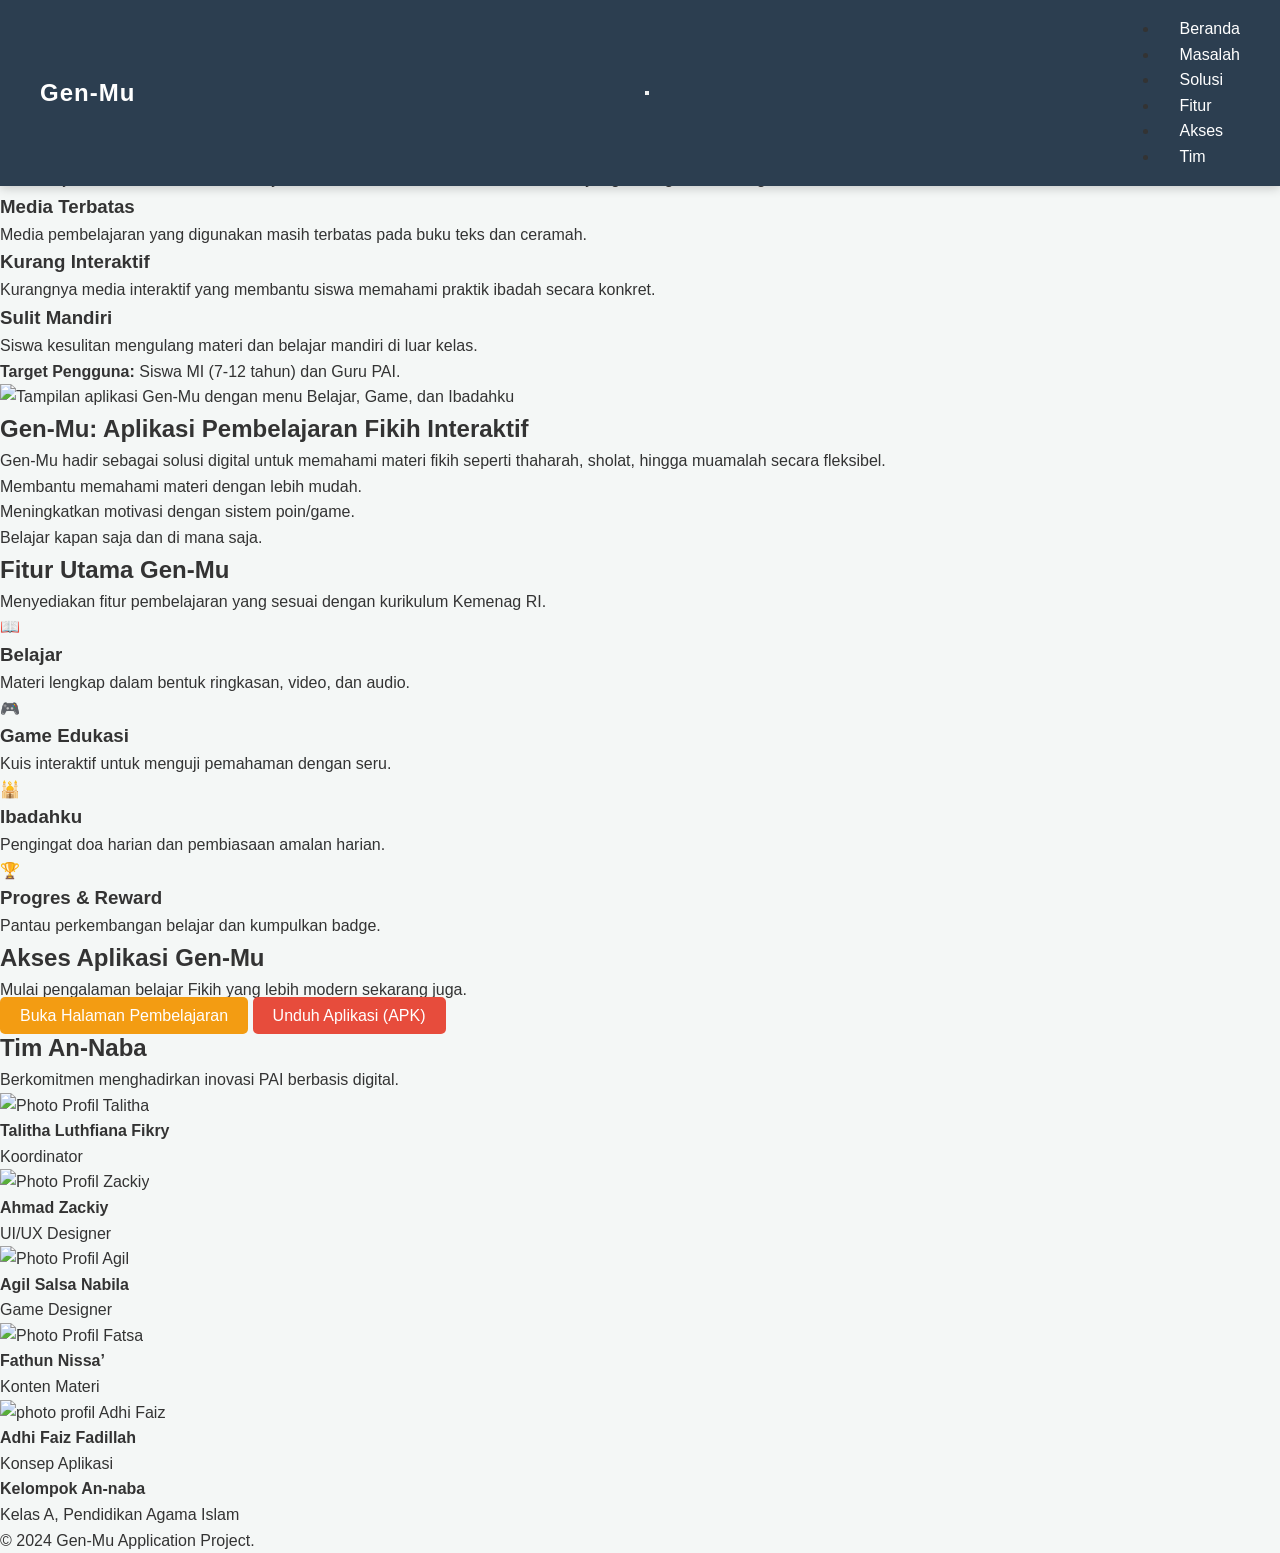
==== commit 0a68cc98: "Update index.html" ====
--- a/index.html
+++ b/index.html
@@ -3,147 +3,168 @@
 <head>
     <meta charset="UTF-8">
     <meta name="viewport" content="width=device-width, initial-scale=1.0">
-    <title>Gen-Mu - Media Pembelajaran Fikih</title>
+    <title>Gen-Mu - Smart Fikih untuk GenMu</title>
     <link rel="stylesheet" href="style.css">
-    <style>
-        /* Mengatur variabel warna agar konsisten */
-        :root {
-            --primary: #2c3e50;
-            --accent: #27ae60;
-            --bg-light: #f4f7f6;
-        }
-
-        body { font-family: 'Segoe UI', sans-serif; margin: 0; background: var(--bg-light); }
-
-        /* TAMPILAN BERANDA UTAMA (HERO) */
-        .hero-banner {
-            background: linear-gradient(rgba(0,0,0,0.6), rgba(0,0,0,0.6)), 
-                        url('https://i.ibb.co.com/ZzC9mpJC/10.png'); /* Link langsung gambar utama */
-            background-size: cover;
-            background-position: center;
-            height: 400px;
-            display: flex;
-            align-items: center;
-            justify-content: center;
-            text-align: center;
-            color: white;
-        }
-
-        .hero-text h1 { font-size: 3rem; margin: 0; }
-        .hero-text p { font-size: 1.2rem; opacity: 0.9; margin-top: 10px; }
-
-        /* TAMPILAN PROFIL KELOMPOK */
-        .team-container {
-            padding: 50px 20px;
-            max-width: 1100px;
-            margin: 0 auto;
-            text-align: center;
-        }
-
-        .team-grid {
-            display: flex;
-            justify-content: center;
-            gap: 30px;
-            flex-wrap: wrap;
-            margin-top: 40px;
-        }
-
-        .member-card {
-            background: white;
-            width: 240px;
-            padding: 20px;
-            border-radius: 15px;
-            box-shadow: 0 10px 20px rgba(0,0,0,0.05);
-            transition: 0.3s;
-        }
-
-        .member-card:hover { transform: translateY(-10px); }
-
-        /* Styling Gambar Profil agar Bulat */
-        .photo-frame {
-            width: 140px;
-            height: 140px;
-            border-radius: 50%;
-            margin: 0 auto 15px;
-            overflow: hidden;
-            border: 4px solid var(--accent);
-        }
-
-        .photo-frame img {
-            width: 100%;
-            height: 100%;
-            object-fit: cover;
-        }
-
-        .btn-belajar {
-            display: inline-block;
-            margin-top: 30px;
-            padding: 15px 40px;
-            background: var(--accent);
-            color: white;
-            text-decoration: none;
-            border-radius: 50px;
-            font-weight: bold;
-            transition: 0.3s;
-        }
-
-        .btn-belajar:hover { background: #219150; box-shadow: 0 5px 15px rgba(39, 174, 96, 0.4); }
-    </style>
 </head>
 <body>
 
     <nav class="navbar">
         <div class="container nav-container">
-            <a href="index.html" class="logo">Gen-Mu</a>
-            <div class="nav-links">
-                <a href="index.html">Beranda</a>
-                <a href="belajar.html">Materi</a>
-            </div>
+            <a href="#" class="logo">Gen-Mu</a>
+            <button class="menu-toggle" id="mobile-menu">
+                <span class="bar"></span>
+                <span class="bar"></span>
+                <span class="bar"></span>
+            </button>
+            <ul class="nav-links">
+                <li><a href="#hero">Beranda</a></li>
+                <li><a href="#masalah">Masalah</a></li>
+                <li><a href="#solusi">Solusi</a></li>
+                <li><a href="#fitur">Fitur</a></li>
+                <li><a href="#akses">Akses</a></li>
+                <li><a href="#tim">Tim</a></li>
+            </ul>
         </div>
     </nav>
 
-    <header class="hero-banner">
-        <div class="hero-text">
-            <h1>Gen-Mu</h1>
-            <p>Generasi Muhammadiyah: Cerdas, Kreatif, Berakhlak</p>
-            <a href="belajar.html" class="btn-belajar">Mulai Belajar Sekarang</a>
+    <header id="hero" class="hero-section">
+        <div class="container hero-container">
+            <div class="hero-text">
+                <h1>Smart Fikih untuk GenMu</h1>
+                <p>Gen-Mu adalah aplikasi pembelajaran Fikih berbasis Android yang dirancang untuk membantu siswa Madrasah Ibtidaiyah belajar mandiri dengan menyenangkan.</p>
+                <a href="#akses" class="btn-primary">Coba Sekarang</a>
+            </div>
+            <div class="hero-image">
+                <img src="https://ibb.co.com/dJcSQQcn" alt="Gambar Hero Aplikasi Gen-Mu" class="img-responsive">
+            </div>
         </div>
     </header>
 
-    <section class="team-container">
-        <h2>Tim Pengembang</h2>
-        <div class="team-grid">
-            
-            <div class="member-card">
-                <div class="photo-frame">
-                    <img src="https://i.ibb.co.com/mr6DtVqV/macam-macam-shalat-6.png" alt="Profil 1">
+    <section id="masalah" class="section-padding bg-light">
+        <div class="container">
+            <h2 class="section-title">Kurangnya Media Pembelajaran Fikih yang Interaktif di MI</h2>
+            <p class="section-subtitle">Pembelajaran fikih di Madrasah Ibtidaiyah masih didominasi metode konvensional yang kurang menarik bagi siswa.</p>
+            <div class="grid-3">
+                <div class="card">
+                    <h3>Media Terbatas</h3>
+                    <p>Media pembelajaran yang digunakan masih terbatas pada buku teks dan ceramah.</p>
                 </div>
-                <h3>Nama Anggota 1</h3>
-                <p>NIM / Peran</p>
+                <div class="card">
+                    <h3>Kurang Interaktif</h3>
+                    <p>Kurangnya media interaktif yang membantu siswa memahami praktik ibadah secara konkret.</p>
+                </div>
+                <div class="card">
+                    <h3>Sulit Mandiri</h3>
+                    <p>Siswa kesulitan mengulang materi dan belajar mandiri di luar kelas.</p>
+                </div>
             </div>
-
-            <div class="member-card">
-                <div class="photo-frame">
-                    <img src="https://i.ibb.co.com/mr6DtVqV/macam-macam-shalat-6.png" alt="Profil 2">
-                </div>
-                <h3>Nama Anggota 2</h3>
-                <p>NIM / Peran</p>
+            <div class="target-user">
+                <p><strong>Target Pengguna:</strong> Siswa MI (7-12 tahun) dan Guru PAI.</p>
             </div>
-
-            <div class="member-card">
-                <div class="photo-frame">
-                    <img src="https://i.ibb.co.com/mr6DtVqV/macam-macam-shalat-6.png" alt="Profil 3">
-                </div>
-                <h3>Nama Anggota 3</h3>
-                <p>NIM / Peran</p>
-            </div>
-
         </div>
     </section>
 
-    <footer style="background: var(--primary); color: white; text-align: center; padding: 30px; margin-top: 50px;">
-        <p>&copy; 2026 Tim Gen-Mu Yogyakarta</p>
+    <section id="solusi" class="section-padding">
+        <div class="container grid-2">
+            <div class="solusi-image">
+                <img src="https://ibb.co.com/LX5YMZWj" alt="Tampilan aplikasi Gen-Mu dengan menu Belajar, Game, dan Ibadahku" class="img-responsive rounded">
+            </div>
+            <div class="solusi-text">
+                <h2>Gen-Mu: Aplikasi Pembelajaran Fikih Interaktif</h2>
+                <p>Gen-Mu hadir sebagai solusi digital untuk memahami materi fikih seperti thaharah, sholat, hingga muamalah secara fleksibel.</p>
+                <ul class="list-check">
+                    <li>Membantu memahami materi dengan lebih mudah.</li>
+                    <li>Meningkatkan motivasi dengan sistem poin/game.</li>
+                    <li>Belajar kapan saja dan di mana saja.</li>
+                </ul>
+            </div>
+        </div>
+    </section>
+
+    <section id="fitur" class="section-padding bg-accent">
+        <div class="container">
+            <h2 class="section-title">Fitur Utama Gen-Mu</h2>
+            <p class="section-subtitle">Menyediakan fitur pembelajaran yang sesuai dengan kurikulum Kemenag RI.</p>
+            <div class="grid-4">
+                <div class="feature-card">
+                    <div class="icon">📖</div>
+                    <h3>Belajar</h3>
+                    <p>Materi lengkap dalam bentuk ringkasan, video, dan audio.</p>
+                </div>
+                <div class="feature-card">
+                    <div class="icon">🎮</div>
+                    <h3>Game Edukasi</h3>
+                    <p>Kuis interaktif untuk menguji pemahaman dengan seru.</p>
+                </div>
+                <div class="feature-card">
+                    <div class="icon">🕌</div>
+                    <h3>Ibadahku</h3>
+                    <p>Pengingat doa harian dan pembiasaan amalan harian.</p>
+                </div>
+                <div class="feature-card">
+                    <div class="icon">🏆</div>
+                    <h3>Progres & Reward</h3>
+                    <p>Pantau perkembangan belajar dan kumpulkan badge.</p>
+                </div>
+            </div>
+        </div>
+    </section>
+
+    <section id="akses" class="section-padding">
+        <div class="container text-center">
+            <div class="cta-box">
+                <h2>Akses Aplikasi Gen-Mu</h2>
+                <p>Mulai pengalaman belajar Fikih yang lebih modern sekarang juga.</p>
+                <div class="btn-group">
+                    <a href="belajar.html" class="btn-primary">Buka Halaman Pembelajaran</a>
+                    <a href="#" class="btn-secondary">Unduh Aplikasi (APK)</a>
+                </div>
+            </div>
+        </div>
+    </section>
+
+    <section id="tim" class="section-padding bg-light">
+        <div class="container">
+            <h2 class="section-title">Tim An-Naba</h2>
+            <p class="section-subtitle">Berkomitmen menghadirkan inovasi PAI berbasis digital.</p>
+            <div class="grid-5">
+                <div class="team-card">
+                    <img src="https://ibb.co.com/hR7f5gM5" alt="Photo Profil Talitha" class="team-img">
+                    <h4>Talitha Luthfiana Fikry</h4>
+                    <p>Koordinator</p>
+                </div>
+                <div class="team-card">
+                    <img src="https://ibb.co.com/nq0bkFG7" alt="Photo Profil Zackiy" class="team-img">
+                    <h4>Ahmad Zackiy</h4>
+                    <p>UI/UX Designer</p>
+                </div>
+                <div class="team-card">
+                    <img src="https://ibb.co.com/TB52mW1P" alt="Photo Profil Agil" class="team-img">
+                    <h4>Agil Salsa Nabila</h4>
+                    <p>Game Designer</p>
+                </div>
+                <div class="team-card">
+                    <img src="https://ibb.co.com/DPBPsTBG" alt="Photo Profil Fatsa" class="team-img">
+                    <h4>Fathun Nissa’</h4>
+                    <p>Konten Materi</p>
+                </div>
+                <div class="team-card">
+                    <img src="https://ibb.co.com/j9TnJdvQ" alt="photo profil Adhi Faiz" class="team-img">
+                    <h4>Adhi Faiz Fadillah</h4>
+                    <p>Konsep Aplikasi</p>
+                </div>
+            </div>
+        </div>
+    </section>
+
+    <footer class="footer">
+        <div class="container">
+            <p><strong>Kelompok An-naba</strong></p>
+            <p>Kelas A, Pendidikan Agama Islam</p>
+            <p>&copy; 2024 Gen-Mu Application Project.</p>
+        </div>
     </footer>
 
+    <script src="script.js"></script>
 </body>
 </html>
--- a/style.css
+++ b/style.css
@@ -1,73 +1,52 @@
-/* PENGATURAN WARNA (Ganti di sini agar berubah semua) */
+/* style.css */
+
+/* 1. VARIABEL DAN DASAR */
 :root {
-    --warna-utama: #2c3e50;       /* Biru Gelap Profesional */
-    --warna-sekunder: #ffffff;    /* Putih */
-    --warna-aksen: #27ae60;       /* Hijau untuk aksen */
-    --warna-bg-light: #f4f7f6;    /* Abu-abu sangat muda */
-    --warna-bg-card: #fef9e7;     /* Kuning sangat muda untuk kartu */
-    --warna-teks-utama: #ffffff;
-    --warna-teks-gelap: #333333;
-    --warna-teks-abu: #666666;
-    --shadow: 0 4px 6px rgba(0,0,0,0.1);
+    --warna-utama: #2c3e50;    /* Biru Gelap Profesional */
+    --warna-aksen: #27ae60;    /* Hijau Muhammadiyah/Islami */
+    --warna-bg: #f4f7f6;       /* Abu-abu Terang */
+    --warna-teks: #333;
+    --shadow: 0 4px 15px rgba(0,0,0,0.1);
 }
 
-/* DASAR */
 * {
-    box-sizing: border-box;
     margin: 0;
     padding: 0;
+    box-sizing: border-box;
 }
 
 body {
-    font-family: 'Segoe UI', Tahoma, Geneva, Verdana, sans-serif;
+    font-family: 'Segoe UI', Roboto, Helvetica, Arial, sans-serif;
     line-height: 1.6;
-    color: var(--warna-teks-gelap);
-    scroll-behavior: smooth;
+    color: var(--warna-teks);
+    background-color: var(--warna-bg);
 }
 
-.container {
-    max-width: 1100px;
-    margin: auto;
-    padding: 0 20px;
-}
-
-.text-center { text-align: center; }
-.bg-light { background-color: var(--warna-bg-light); }
-.bg-accent { background-color: var(--warna-bg-card); }
-.section-padding { padding: 80px 0; }
-
-img { max-width: 100%; height: auto; display: block; }
-.img-responsive { width: 100%; object-fit: cover; }
-.rounded { border-radius: 15px; }
-
-/* NAVBAR */
+/* 2. NAVBAR (NAVIGASI) */
 .navbar {
-    background: var(--warna-utama);
-    color: white;
-    padding: 15px 0;
+    background-color: var(--warna-utama);
+    padding: 1rem 2rem;
     position: fixed;
+    top: 0;
     width: 100%;
-    top: 0;
     z-index: 1000;
-    box-shadow: var(--shadow);
+    box-shadow: 0 2px 10px rgba(0,0,0,0.2);
 }
 
 .nav-container {
+    max-width: 1200px;
+    margin: 0 auto;
     display: flex;
     justify-content: space-between;
     align-items: center;
 }
 
 .logo {
+    color: white;
     font-size: 1.5rem;
     font-weight: bold;
     text-decoration: none;
-    color: white;
-}
-
-.nav-links {
-    display: flex;
-    list-style: none;
+    letter-spacing: 1px;
 }
 
 .nav-links a {
@@ -78,106 +57,142 @@
     transition: 0.3s;
 }
 
-.nav-links a:hover { color: var(--warna-aksen); }
-
-.menu-toggle { display: none; cursor: pointer; background: none; border: none; }
-.bar { display: block; width: 25px; height: 3px; background: white; margin: 5px 0; transition: 0.4s; }
-
-/* HERO */
-.hero-section {
-    padding: 150px 0 100px;
-    background: var(--warna-utama);
-    color: white;
+.nav-links a:hover {
+    color: var(--warna-aksen);
 }
 
-.hero-container {
+/* 3. HALAMAN BERANDA (INDEX.HTML) */
+.hero-banner {
+    height: 450px;
+    background: linear-gradient(rgba(0,0,0,0.6), rgba(0,0,0,0.6)), 
+                url('https://i.ibb.co.com/ZzC9mpJC/10.png'); /* Gambar Utama  */
+    background-size: cover;
+    background-position: center;
     display: flex;
     align-items: center;
-    gap: 40px;
+    justify-content: center;
+    text-align: center;
+    color: white;
+    margin-top: 60px;
 }
 
-.hero-text h1 { font-size: 3rem; margin-bottom: 20px; line-height: 1.2; }
-.hero-text p { font-size: 1.2rem; margin-bottom: 30px; opacity: 0.9; }
-
-/* TOMBOL */
-.btn-primary, .btn-secondary {
+.btn-belajar {
     display: inline-block;
-    padding: 12px 30px;
-    border-radius: 30px;
+    margin-top: 20px;
+    padding: 12px 35px;
+    background: var(--warna-aksen);
+    color: white;
     text-decoration: none;
+    border-radius: 50px;
     font-weight: bold;
     transition: 0.3s;
-    cursor: pointer;
 }
 
-.btn-primary { background: var(--warna-aksen); color: white; border: none; }
-.btn-primary:hover { transform: translateY(-3px); box-shadow: var(--shadow); }
+/* Kartu Profil Kelompok */
+.team-grid {
+    display: flex;
+    justify-content: center;
+    gap: 30px;
+    flex-wrap: wrap;
+    padding: 50px 20px;
+}
 
-.btn-secondary { background: white; color: var(--warna-utama); border: 2px solid var(--warna-utama); margin-left: 10px; }
-
-/* GRID & CARDS */
-.section-title { text-align: center; font-size: 2rem; margin-bottom: 10px; }
-.section-subtitle { text-align: center; color: var(--warna-teks-abu); margin-bottom: 50px; }
-
-.grid-3 { display: grid; grid-template-columns: repeat(auto-fit, minmax(280px, 1fr)); gap: 20px; }
-.grid-2 { display: grid; grid-template-columns: 1fr 1fr; gap: 40px; align-items: center; }
-.grid-4 { display: grid; grid-template-columns: repeat(auto-fit, minmax(200px, 1fr)); gap: 20px; }
-
-.card {
+.member-card {
     background: white;
-    padding: 30px;
-    border-radius: 10px;
+    width: 250px;
+    padding: 25px;
+    border-radius: 15px;
+    text-align: center;
     box-shadow: var(--shadow);
     transition: 0.3s;
 }
 
-.feature-card {
-    background: white;
-    padding: 30px;
-    border-radius: 10px;
-    text-align: center;
-    border-bottom: 4px solid var(--warna-aksen);
+.member-card:hover {
+    transform: translateY(-10px);
 }
 
-.feature-card .icon { font-size: 3rem; margin-bottom: 15px; }
-
-/* TIM */
-.grid-5 { display: grid; grid-template-columns: repeat(auto-fit, minmax(180px, 1fr)); gap: 20px; text-align: center; }
-.team-card img {
+.photo-frame {
     width: 120px;
     height: 120px;
     border-radius: 50%;
     margin: 0 auto 15px;
-    border: 3px solid var(--warna-aksen);
+    overflow: hidden;
+    border: 4px solid var(--warna-aksen);
+}
+
+.photo-frame img {
+    width: 100%;
+    height: 100%;
     object-fit: cover;
 }
 
-/* FOOTER */
-.footer {
-    background: var(--warna-utama);
-    color: white;
-    padding: 40px 0;
-    text-align: center;
+/* 4. HALAMAN BELAJAR (LMS LAYOUT) */
+.lms-wrapper {
+    display: flex;
+    margin-top: 60px;
+    min-height: 100vh;
 }
 
-/* RESPONSIVE MOBILE */
+.sidebar {
+    width: 280px;
+    background: white;
+    border-right: 1px solid #ddd;
+    padding: 20px;
+    position: sticky;
+    top: 60px;
+    height: calc(100vh - 60px);
+}
+
+.main-content {
+    flex: 1;
+    padding: 40px;
+}
+
+/* Kartu Materi (Grid) */
+.materi-grid {
+    display: grid;
+    grid-template-columns: repeat(auto-fit, minmax(250px, 1fr));
+    gap: 20px;
+    margin: 20px 0;
+}
+
+.img-card {
+    background: white;
+    border-radius: 10px;
+    overflow: hidden;
+    border: 1px solid #eee;
+    box-shadow: 0 2px 5px rgba(0,0,0,0.05);
+}
+
+.img-card img {
+    width: 100%;
+    height: auto;
+    display: block;
+}
+
+/* Video & Iframe */
+.video-container {
+    position: relative;
+    padding-top: 56.25%; /* Ratio 16:9 */
+    margin: 20px 0;
+    border-radius: 12px;
+    overflow: hidden;
+    box-shadow: var(--shadow);
+}
+
+.video-container iframe {
+    position: absolute;
+    top: 0; left: 0; width: 100%; height: 100%;
+    border: none;
+}
+
+/* Tombol Aksi */
+.btn-primary { background: #f39c12; color: white; padding: 10px 20px; border-radius: 5px; text-decoration: none; }
+.btn-secondary { background: #e74c3c; color: white; padding: 10px 20px; border-radius: 5px; text-decoration: none; }
+
+/* 5. RESPONSIVE (HP) */
 @media (max-width: 768px) {
-    .nav-links {
-        display: none; /* Disembunyikan untuk mobile (diatur JS) */
-        flex-direction: column;
-        position: absolute;
-        top: 60px;
-        left: 0;
-        width: 100%;
-        background: var(--warna-utama);
-        padding: 20px;
-    }
-
-    .nav-links.active { display: flex; }
-    .nav-links a { margin: 10px 0; }
-    .menu-toggle { display: block; }
-
-    .hero-container, .grid-2 { flex-direction: column; text-align: center; }
-    .hero-text h1 { font-size: 2.2rem; }
-    .btn-secondary { margin: 10px 0 0 0; }
-}+    .lms-wrapper { flex-direction: column; }
+    .sidebar { width: 100%; height: auto; position: relative; top: 0; }
+    .hero-text h1 { font-size: 2rem; }
+}
